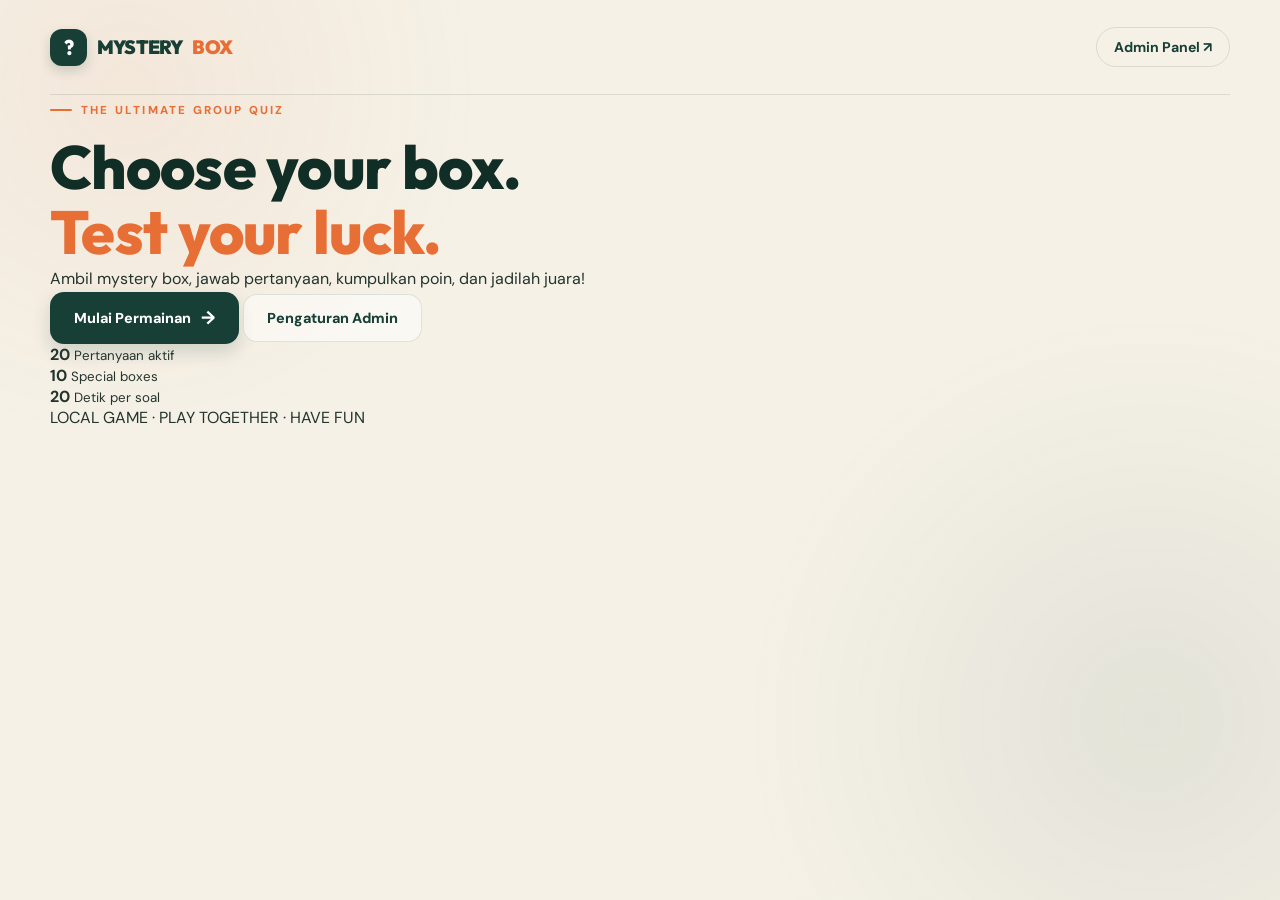
==== index.html @ 076dd751 "first commit" ====
<!DOCTYPE html>
<html lang="id">
<head>
    <meta charset="UTF-8">
    <meta name="viewport" content="width=device-width, initial-scale=1.0">
    <title>Mystery Box Challenge</title>

    <link rel="stylesheet" href="css/style.css">
</head>
<body>

    <main class="home-wrap">

        <nav class="topbar">
            <div class="brand">
                <span class="brand-mark">?</span>
                MYSTERY<span>BOX</span>
            </div>

            <a class="admin-link" href="admin.html">
                Admin Panel ↗
            </a>
        </nav>

        <section class="hero">

            <div class="eyebrow">
                THE ULTIMATE GROUP QUIZ
            </div>

            <h1>
                Choose your box.<br>
                <span>Test your luck.</span>
            </h1>

            <p>
                Ambil mystery box, jawab pertanyaan,
                kumpulkan poin, dan jadilah juara!
            </p>

            <div class="hero-actions">

                <a class="btn btn-primary" href="game.html">
                    Mulai Permainan <span>→</span>
                </a>

                <a class="btn btn-ghost" href="admin.html">
                    Pengaturan Admin
                </a>

            </div>

            <div class="mini-stats">

                <div>
                    <b>01</b>
                    <small>Pilih box</small>
                </div>

                <div>
                    <b>02</b>
                    <small>Jawab tantangan</small>
                </div>

                <div>
                    <b>03</b>
                    <small>Raih poin</small>
                </div>

            </div>

        </section>

        <footer>
            LOCAL GAME · PLAY TOGETHER · HAVE FUN
        </footer>

    </main>

    <script src="js/storage.js"></script>
    <script src="js/app.js"></script>

</body>
</html>
---- css/style.css ----
/* =========================================================
   MYSTERY BOX - GLOBAL DESIGN SYSTEM
   Theme: Adventure Mystery / Outdoor Edition
   ========================================================= */

/* GOOGLE FONT */
@import url('https://fonts.googleapis.com/css2?family=DM+Sans:wght@400;500;600;700;800&family=Outfit:wght@400;500;600;700;800;900&display=swap');


/* =========================================================
   1. COLOR VARIABLES
   ========================================================= */

:root {
    --forest: #183F35;
    --forest-dark: #102D26;
    --forest-light: #285B4D;

    --cream: #F5F1E7;
    --cream-dark: #EAE3D4;

    --orange: #E76F35;
    --orange-light: #F28A52;

    --red: #D92F36;

    --white: #FFFFFF;
    --black: #18211E;

    --text-main: #23342D;
    --text-muted: #7C8981;
    --text-light: #AAB5AD;

    --border: rgba(24, 63, 53, 0.12);

    --success: #36866B;
    --warning: #E6A33C;
    --danger: #D94B4B;

    --shadow-sm: 0 4px 15px rgba(19, 45, 36, 0.06);
    --shadow-md: 0 12px 35px rgba(19, 45, 36, 0.10);
    --shadow-lg: 0 25px 70px rgba(19, 45, 36, 0.16);

    --radius-sm: 10px;
    --radius-md: 18px;
    --radius-lg: 26px;
    --radius-xl: 34px;

    --transition: 0.25s ease;
}


/* =========================================================
   2. RESET
   ========================================================= */

* {
    margin: 0;
    padding: 0;
    box-sizing: border-box;
}

html {
    scroll-behavior: smooth;
}

body {
    min-height: 100vh;
    font-family: 'DM Sans', sans-serif;
    color: var(--text-main);
    background-color: var(--cream);
    overflow-x: hidden;
    position: relative;
}

body::before {
    content: "";
    position: fixed;
    inset: 0;
    z-index: -1;
    pointer-events: none;

    background-image:
        radial-gradient(
            circle at 10% 10%,
            rgba(231, 111, 53, 0.07),
            transparent 25%
        ),
        radial-gradient(
            circle at 90% 80%,
            rgba(24, 63, 53, 0.08),
            transparent 30%
        );
}

button,
input,
textarea,
select {
    font: inherit;
}

button,
a {
    -webkit-tap-highlight-color: transparent;
}

button {
    cursor: pointer;
}

a {
    color: inherit;
    text-decoration: none;
}

img {
    max-width: 100%;
    display: block;
}

::selection {
    color: var(--white);
    background: var(--forest-light);
}


/* =========================================================
   3. TYPOGRAPHY
   ========================================================= */

h1,
h2,
h3,
h4,
.brand {
    font-family: 'Outfit', sans-serif;
    letter-spacing: -0.7px;
}

h1 {
    font-size: clamp(2.2rem, 5vw, 3.8rem);
    line-height: 1.08;
    font-weight: 800;
    color: var(--forest-dark);
}

h2 {
    font-size: clamp(1.5rem, 3vw, 2rem);
    font-weight: 700;
}

h3 {
    font-size: 1.2rem;
    font-weight: 700;
}

p {
    line-height: 1.7;
}

h1 span,
h2 span {
    color: var(--orange);
}


/* =========================================================
   4. COMMON LAYOUT
   ========================================================= */

.home-wrap,
.game-wrap,
.admin-wrap {
    width: min(1180px, calc(100% - 48px));
    margin: 0 auto;
}

.hidden {
    display: none !important;
}

.eyebrow {
    display: inline-flex;
    align-items: center;
    gap: 9px;

    font-size: 0.72rem;
    font-weight: 800;
    letter-spacing: 2.2px;
    color: var(--orange);

    margin-bottom: 16px;
}

.eyebrow::before {
    content: "";
    width: 22px;
    height: 2px;
    background: var(--orange);
    border-radius: 5px;
}


/* =========================================================
   5. NAVIGATION BAR
   ========================================================= */

.topbar {
    display: flex;
    justify-content: space-between;
    align-items: center;

    padding: 27px 0;
    border-bottom: 1px solid var(--border);
}

.brand {
    display: inline-flex;
    align-items: center;
    gap: 10px;

    color: var(--forest);
    font-size: 1.2rem;
    font-weight: 900;
    letter-spacing: -0.8px;
}

.brand span:last-child {
    color: var(--orange);
}

.brand-mark {
    display: grid;
    place-items: center;

    width: 37px;
    height: 37px;

    color: var(--white);
    background: var(--forest);
    border-radius: 12px;

    font-family: 'Outfit', sans-serif;
    font-size: 1.3rem;
    font-weight: 800;

    box-shadow: 0 5px 12px rgba(24, 63, 53, 0.18);
}

.admin-link {
    color: var(--forest);
    font-size: 0.88rem;
    font-weight: 700;

    padding: 10px 17px;
    border: 1px solid var(--border);
    border-radius: 50px;

    transition: var(--transition);
}

.admin-link:hover {
    color: var(--white);
    background: var(--forest);
    border-color: var(--forest);
    transform: translateY(-2px);
}


/* =========================================================
   6. BUTTONS
   ========================================================= */

.btn {
    display: inline-flex;
    align-items: center;
    justify-content: center;
    gap: 10px;

    min-height: 48px;
    padding: 13px 23px;

    border: 1px solid transparent;
    border-radius: 14px;

    font-size: 0.9rem;
    font-weight: 800;

    transition:
        transform var(--transition),
        background var(--transition),
        box-shadow var(--transition),
        border-color var(--transition);

    cursor: pointer;
}

.btn:hover {
    transform: translateY(-3px);
}

.btn:active {
    transform: translateY(0) scale(0.98);
}

.btn-primary {
    color: var(--white);
    background: var(--forest);

    box-shadow: 0 8px 18px rgba(24, 63, 53, 0.17);
}

.btn-primary:hover {
    background: var(--forest-light);
    box-shadow: 0 12px 25px rgba(24, 63, 53, 0.22);
}

.btn-primary span {
    font-size: 1.15rem;
}

.btn-ghost {
    color: var(--forest);
    background: rgba(255, 255, 255, 0.5);
    border-color: var(--border);
}

.btn-ghost:hover {
    background: var(--white);
    border-color: rgba(24, 63, 53, 0.25);
}

.btn-block {
    width: 100%;
}


/* =========================================================
   7. FORM ELEMENTS
   ========================================================= */

.form-group {
    display: flex;
    flex-direction: column;
    gap: 9px;
    margin-bottom: 20px;
}

.form-group label {
    color: var(--forest-dark);
    font-size: 0.85rem;
    font-weight: 700;
}

input,
textarea,
select {
    width: 100%;
    min-height: 47px;

    padding: 12px 15px;

    color: var(--text-main);
    background: #FFFFFF;

    border: 1px solid rgba(24, 63, 53, 0.16);
    border-radius: 12px;

    outline: none;

    transition:
        border-color var(--transition),
        box-shadow var(--transition);
}

textarea {
    resize: vertical;
    min-height: 100px;
}

input::placeholder,
textarea::placeholder {
    color: #A6B0A9;
}

input:focus,
textarea:focus,
select:focus {
    border-color: var(--forest-light);
    box-shadow: 0 0 0 4px rgba(40, 91, 77, 0.09);
}

input[type="checkbox"] {
    width: 17px;
    min-height: 17px;
    accent-color: var(--forest);
}

input[type="number"] {
    appearance: textfield;
}


/* =========================================================
   8. CARDS
   ========================================================= */

.setup-card,
.admin-login-card,
.settings-card,
.admin-stat-card {
    background: rgba(255, 255, 255, 0.82);
    border: 1px solid rgba(24, 63, 53, 0.08);
    border-radius: var(--radius-lg);
    box-shadow: var(--shadow-sm);
}

.setup-card,
.admin-login-card {
    padding: 32px;
}

.settings-card {
    padding: 26px;
    margin-bottom: 22px;
}

.admin-stat-card {
    padding: 22px;
    transition: var(--transition);
}

.admin-stat-card:hover {
    transform: translateY(-4px);
    box-shadow: var(--shadow-md);
}


/* =========================================================
   9. TABLES
   ========================================================= */

.leaderboard-table,
.question-table {
    width: 100%;
    border-collapse: collapse;
    text-align: left;
}

.leaderboard-table th,
.question-table th {
    padding: 15px 17px;

    color: var(--text-muted);
    background: #F5F7F3;

    font-size: 0.72rem;
    font-weight: 800;
    letter-spacing: 1px;
    text-transform: uppercase;

    white-space: nowrap;
}

.leaderboard-table td,
.question-table td {
    padding: 16px 17px;
    border-bottom: 1px solid rgba(24, 63, 53, 0.08);

    font-size: 0.88rem;
}

.leaderboard-table tbody tr,
.question-table tbody tr {
    transition: background var(--transition);
}

.leaderboard-table tbody tr:hover,
.question-table tbody tr:hover {
    background: rgba(40, 91, 77, 0.045);
}

.leaderboard-table tbody tr:last-child td,
.question-table tbody tr:last-child td {
    border-bottom: none;
}


/* =========================================================
   10. MODAL
   ========================================================= */

.modal-overlay {
    position: fixed;
    inset: 0;
    z-index: 1000;

    display: flex;
    justify-content: center;
    align-items: center;

    padding: 20px;

    background: rgba(12, 29, 24, 0.72);
    backdrop-filter: blur(8px);

    animation: fadeIn 0.25s ease;
}

.modal-card {
    position: relative;

    width: min(540px, 100%);
    max-height: 90vh;
    overflow-y: auto;

    padding: 35px;

    background: var(--cream);
    border: 1px solid rgba(255, 255, 255, 0.5);
    border-radius: var(--radius-xl);

    box-shadow: var(--shadow-lg);

    animation: modalEnter 0.35s ease;
}

.modal-close {
    position: absolute;
    top: 16px;
    right: 18px;

    width: 35px;
    height: 35px;

    color: var(--text-muted);
    background: rgba(24, 63, 53, 0.07);

    border: none;
    border-radius: 50%;

    font-size: 1.5rem;
    line-height: 1;

    transition: var(--transition);
}

.modal-close:hover {
    color: var(--white);
    background: var(--red);
    transform: rotate(90deg);
}


/* =========================================================
   11. FEEDBACK / STATUS
   ========================================================= */

.error-message {
    color: var(--danger);
    font-size: 0.85rem;
    font-weight: 600;
}

.form-note {
    margin-top: 15px;
    color: var(--text-muted);
    font-size: 0.78rem;
    text-align: center;
}

.settings-feedback {
    margin-top: 15px;
    color: var(--success);
    font-size: 0.85rem;
    font-weight: 700;
}


/* =========================================================
   12. ANIMATIONS
   ========================================================= */

@keyframes fadeIn {
    from {
        opacity: 0;
    }

    to {
        opacity: 1;
    }
}

@keyframes modalEnter {
    from {
        opacity: 0;
        transform: translateY(20px) scale(0.97);
    }

    to {
        opacity: 1;
        transform: translateY(0) scale(1);
    }
}

@keyframes float {
    0%,
    100% {
        transform: translateY(0);
    }

    50% {
        transform: translateY(-8px);
    }
}

@keyframes pulse {
    0%,
    100% {
        opacity: 1;
    }

    50% {
        opacity: 0.55;
    }
}


/* =========================================================
   13. RESPONSIVE
   ========================================================= */

@media (max-width: 768px) {

    .home-wrap,
    .game-wrap,
    .admin-wrap {
        width: min(100% - 30px, 600px);
    }

    .topbar {
        padding: 19px 0;
    }

    .brand {
        font-size: 1rem;
    }

    .brand-mark {
        width: 33px;
        height: 33px;
    }

    .admin-link {
        padding: 9px 12px;
        font-size: 0.78rem;
    }

    .setup-card,
    .admin-login-card {
        padding: 24px 19px;
    }

    .modal-card {
        padding: 28px 20px;
        border-radius: 22px;
    }

    .leaderboard-table th,
    .question-table th,
    .leaderboard-table td,
    .question-table td {
        padding: 12px;
        font-size: 0.78rem;
    }

}

@media (max-width: 480px) {

    h1 {
        font-size: 2.15rem;
    }

    .eyebrow {
        font-size: 0.65rem;
    }

    .btn {
        width: 100%;
    }

}
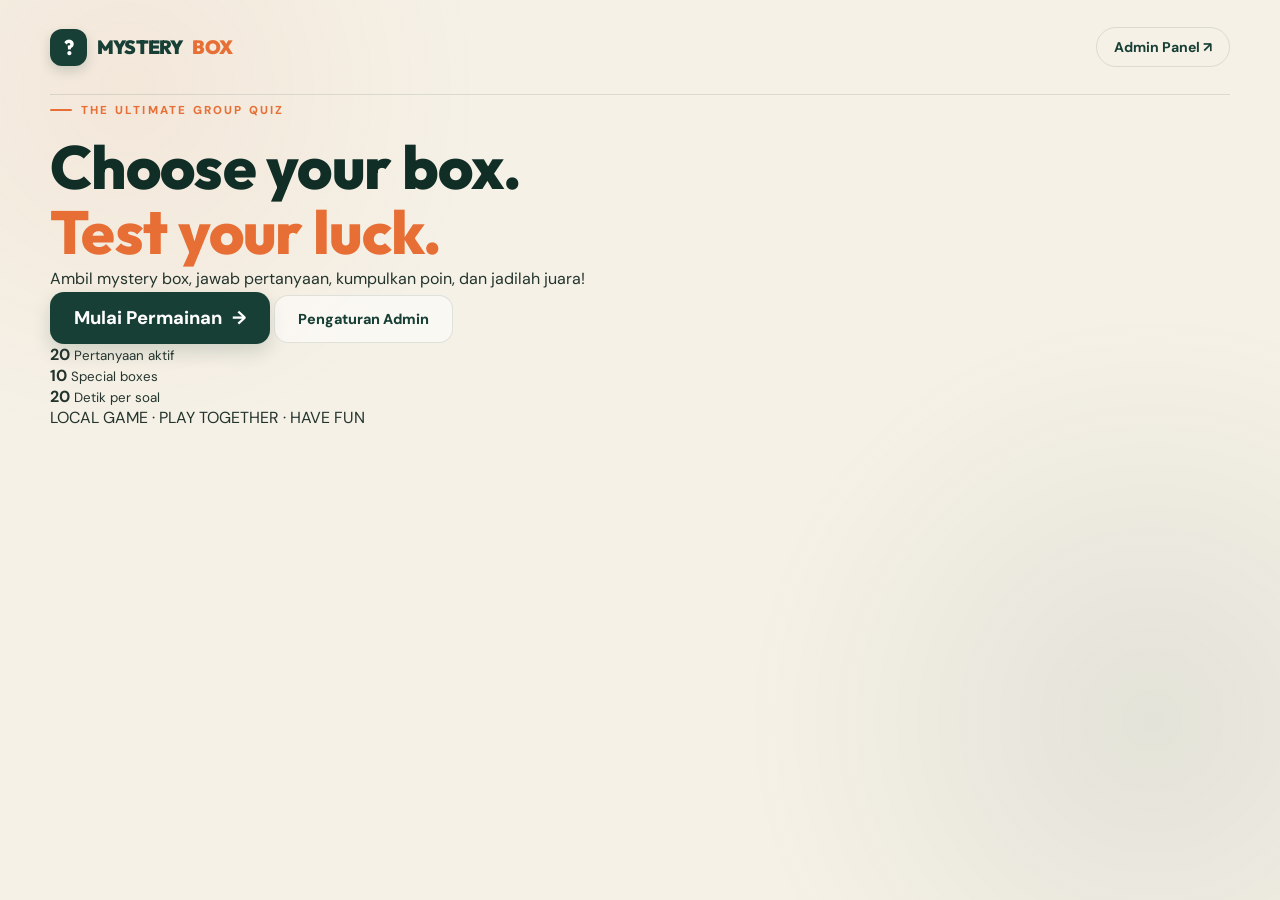
==== commit 45a79fc4: "Add resume game functionality and restart dialog - Implemented a section to resume the game if an un" ====
--- a/index.html
+++ b/index.html
@@ -41,7 +41,7 @@
             <div class="hero-actions">
 
                 <a class="btn btn-primary" href="game.html">
-                    Mulai Permainan <span>→</span>
+                    <span id="startGameLabel">Mulai Permainan</span> <span>→</span>
                 </a>
 
                 <a class="btn btn-ghost" href="admin.html">
@@ -81,4 +81,4 @@
     <script src="js/app.js"></script>
 
 </body>
-</html>+</html>
--- a/css/style.css
+++ b/css/style.css
@@ -503,10 +503,13 @@
 
     padding: 20px;
 
+    animation: fadeIn 0.25s ease;
+}
+
+.modal-overlay,
+.restart-dialog::backdrop {
     background: rgba(12, 29, 24, 0.72);
     backdrop-filter: blur(8px);
-
-    animation: fadeIn 0.25s ease;
 }
 
 .modal-card {
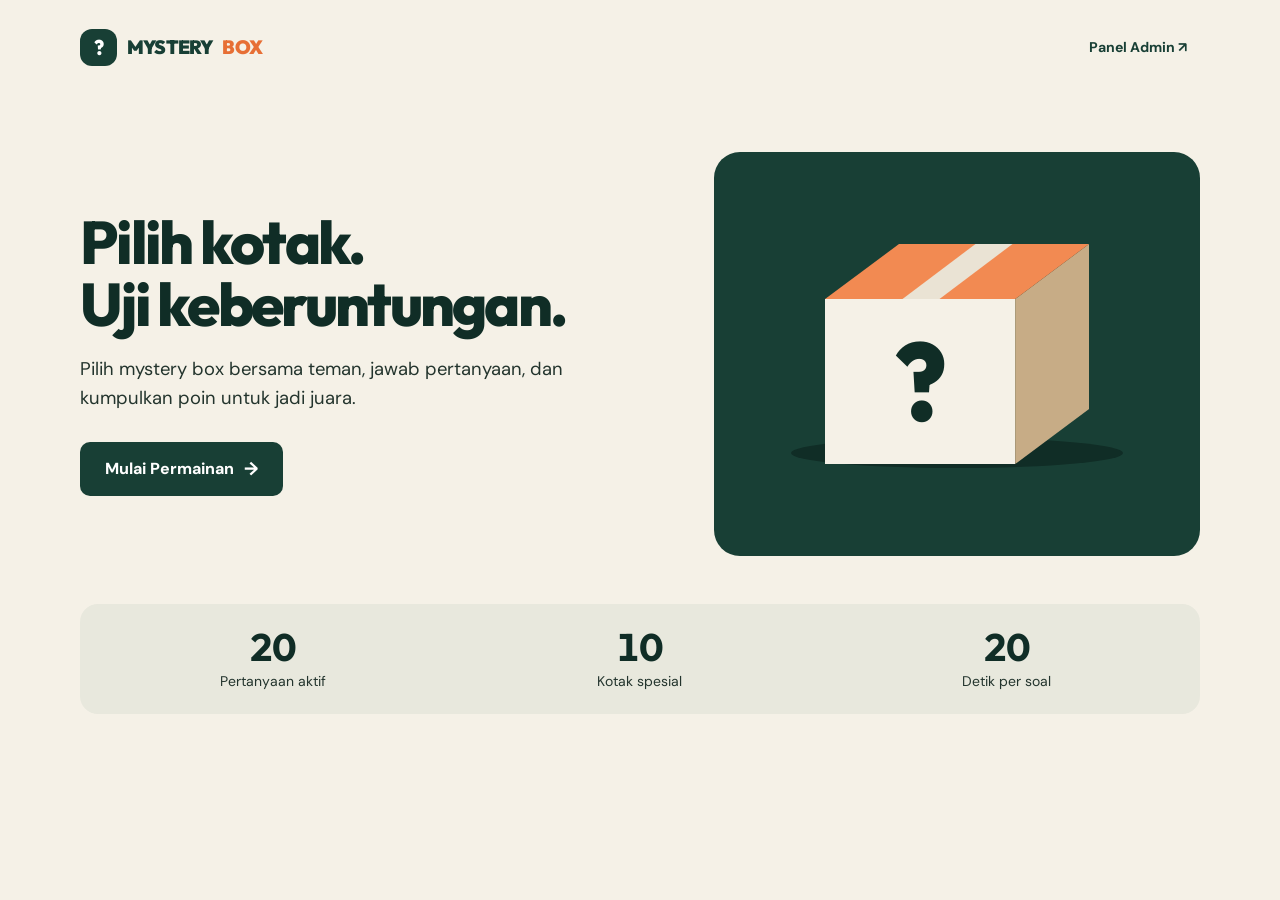
==== commit ad3c3372: "Refactor code structure for improved readability and maintainability" ====
--- a/index.html
+++ b/index.html
@@ -6,76 +6,61 @@
     <title>Mystery Box Challenge</title>
 
     <link rel="stylesheet" href="css/style.css">
+    <link rel="stylesheet" href="css/home.css">
 </head>
-<body>
+<body class="home-page">
 
-    <main class="home-wrap">
+    <div class="home-wrap">
 
-        <nav class="topbar">
+        <header class="topbar">
             <div class="brand">
-                <span class="brand-mark">?</span>
+                <span class="brand-mark" aria-hidden="true">?</span>
                 MYSTERY<span>BOX</span>
             </div>
 
             <a class="admin-link" href="admin.html">
-                Admin Panel ↗
+                Panel Admin <span aria-hidden="true">↗</span>
             </a>
-        </nav>
+        </header>
 
-        <section class="hero">
+        <main class="home-main">
+            <section class="home-hero" aria-labelledby="home-title">
+                <div class="home-intro">
+                    <h1 id="home-title">Pilih kotak.<br>Uji keberuntungan.</h1>
 
-            <div class="eyebrow">
-                THE ULTIMATE GROUP QUIZ
-            </div>
+                    <p>Pilih mystery box bersama teman, jawab pertanyaan, dan kumpulkan poin untuk jadi juara.</p>
 
-            <h1>
-                Choose your box.<br>
-                <span>Test your luck.</span>
-            </h1>
-
-            <p>
-                Ambil mystery box, jawab pertanyaan,
-                kumpulkan poin, dan jadilah juara!
-            </p>
-
-            <div class="hero-actions">
-
-                <a class="btn btn-primary" href="game.html">
-                    <span id="startGameLabel">Mulai Permainan</span> <span>→</span>
-                </a>
-
-                <a class="btn btn-ghost" href="admin.html">
-                    Pengaturan Admin
-                </a>
-
-            </div>
-
-            <div class="mini-stats">
-
-                <div>
-                    <b>01</b>
-                    <small>Pilih box</small>
+                    <a class="btn btn-primary" href="game.html">
+                        <span id="startGameLabel">Mulai Permainan</span> <span aria-hidden="true">→</span>
+                    </a>
                 </div>
 
+                <div class="home-art" aria-hidden="true">
+                    <div class="home-box">
+                        <div class="home-box-side"></div>
+                        <div class="home-box-front">?</div>
+                        <div class="home-box-top"></div>
+                    </div>
+                </div>
+            </section>
+
+            <dl class="mini-stats" aria-label="Pengaturan permainan">
                 <div>
-                    <b>02</b>
-                    <small>Jawab tantangan</small>
+                    <dt>Pertanyaan aktif</dt>
+                    <dd id="activeQuestionCount">—</dd>
                 </div>
+                <div>
+                    <dt>Kotak spesial</dt>
+                    <dd id="specialBoxCount">—</dd>
+                </div>
+                <div>
+                    <dt>Detik per soal</dt>
+                    <dd id="secondsPerQuestion">—</dd>
+                </div>
+            </dl>
+        </main>
 
-                <div>
-                    <b>03</b>
-                    <small>Raih poin</small>
-                </div>
-
-            </div>
-
-        </section>
-
-        <footer>
-            LOCAL GAME · PLAY TOGETHER · HAVE FUN
-        </footer>
-
-    </main>
+    </div>
 
     <script src="js/storage.js"></script>
     <script src="js/app.js"></script>
--- a/css/home.css
+++ b/css/home.css
@@ -0,0 +1,212 @@
+.home-page::before {
+    content: none;
+}
+
+.home-wrap {
+    width: min(1120px, calc(100% - 48px));
+}
+
+.home-wrap .topbar {
+    border-bottom: 0;
+    gap: 12px;
+}
+
+.home-wrap .brand-mark {
+    box-shadow: none;
+}
+
+.home-wrap .admin-link {
+    flex-shrink: 0;
+    border-color: transparent;
+    padding-inline: 12px;
+}
+
+.home-wrap .admin-link:hover {
+    background: var(--cream-dark);
+    color: var(--forest-dark);
+    transform: none;
+}
+
+.home-main {
+    padding-block: clamp(24px, 4.5vw, 64px) 48px;
+}
+
+.home-hero {
+    display: grid;
+    grid-template-columns: minmax(0, 1.2fr) minmax(0, 1fr);
+    align-items: center;
+    gap: clamp(28px, 4vw, 56px);
+}
+
+.home-intro h1 {
+    font-size: clamp(2.45rem, 4.7vw, 4.25rem);
+    line-height: 1.02;
+    letter-spacing: -0.045em;
+}
+
+.home-intro p {
+    max-width: 39ch;
+    margin-top: 20px;
+    font-size: clamp(1rem, 1.55vw, 1.15rem);
+    line-height: 1.6;
+}
+
+.home-intro .btn {
+    min-height: 54px;
+    margin-top: 28px;
+    padding-inline: 24px;
+    border-radius: var(--radius-sm);
+    box-shadow: none;
+}
+
+.home-intro #startGameLabel {
+    font-size: 1rem;
+}
+
+.home-wrap a:focus-visible {
+    outline: 2px solid var(--forest);
+    outline-offset: 4px;
+}
+
+.home-art {
+    display: grid;
+    place-items: center;
+    min-width: 0;
+    aspect-ratio: 6 / 5;
+    background: var(--forest);
+    border-radius: var(--radius-lg);
+}
+
+.home-box {
+    position: relative;
+    width: 57%;
+    max-width: 264px;
+    aspect-ratio: 6 / 5;
+    isolation: isolate;
+}
+
+.home-box::before {
+    content: "";
+    position: absolute;
+    z-index: -1;
+    inset: 88% -13% -2% -13%;
+    border-radius: 50%;
+    background: var(--forest-dark);
+}
+
+.home-box-front {
+    position: absolute;
+    inset: 25% 28% 0 0;
+    display: grid;
+    place-items: center;
+    background: var(--cream);
+    color: var(--forest-dark);
+    font: 800 clamp(3.5rem, 8.4vw, 7rem) / 1 'Outfit', sans-serif;
+}
+
+.home-box-side {
+    position: absolute;
+    inset: 0 0 0 72%;
+    clip-path: polygon(0 25%, 100% 0, 100% 75%, 0 100%);
+    background: #C7AC86;
+}
+
+.home-box-top {
+    position: absolute;
+    inset: 0 0 75% 0;
+    clip-path: polygon(28% 0, 100% 0, 72% 100%, 0 100%);
+    background: var(--orange-light);
+}
+
+.home-box-top::after {
+    content: "";
+    position: absolute;
+    inset: 0 43%;
+    transform: skewX(-53deg);
+    background: var(--cream-dark);
+}
+
+.mini-stats {
+    display: grid;
+    grid-template-columns: repeat(3, minmax(0, 1fr));
+    gap: 12px;
+    margin-top: clamp(24px, 4vw, 48px);
+    padding: 24px 16px;
+    border-radius: var(--radius-md);
+    background: #E8E8DD;
+    text-align: center;
+}
+
+.mini-stats > div {
+    display: flex;
+    flex-direction: column-reverse;
+    justify-content: flex-end;
+    gap: 5px;
+}
+
+.mini-stats dt {
+    font-size: 0.875rem;
+    line-height: 1.3;
+}
+
+.mini-stats dd {
+    color: var(--forest-dark);
+    font: 700 clamp(1.65rem, 3.5vw, 2.4rem) / 1 'Outfit', sans-serif;
+    font-variant-numeric: tabular-nums;
+}
+
+@media (max-width: 768px) {
+    .home-wrap {
+        width: min(600px, calc(100% - 36px));
+    }
+
+    .home-hero {
+        grid-template-columns: 1fr;
+    }
+
+    .home-art {
+        aspect-ratio: 2 / 1;
+    }
+
+    .home-box {
+        width: min(45%, 180px);
+    }
+
+    .home-box-front {
+        font-size: clamp(3rem, 15vw, 4.5rem);
+    }
+}
+
+@media (max-width: 480px) {
+    .home-intro h1 {
+        font-size: clamp(2rem, 10vw, 2.45rem);
+    }
+
+    .home-intro p {
+        margin-top: 14px;
+    }
+
+    .home-intro .btn {
+        margin-top: 20px;
+    }
+
+    .mini-stats {
+        padding: 16px 10px;
+        gap: 8px;
+    }
+
+    .mini-stats dt {
+        font-size: 0.78rem;
+    }
+}
+
+@media (prefers-reduced-motion: reduce) {
+    .home-wrap a {
+        transition: none;
+    }
+
+    .home-wrap .btn:hover,
+    .home-wrap .btn:active {
+        transform: none;
+    }
+}
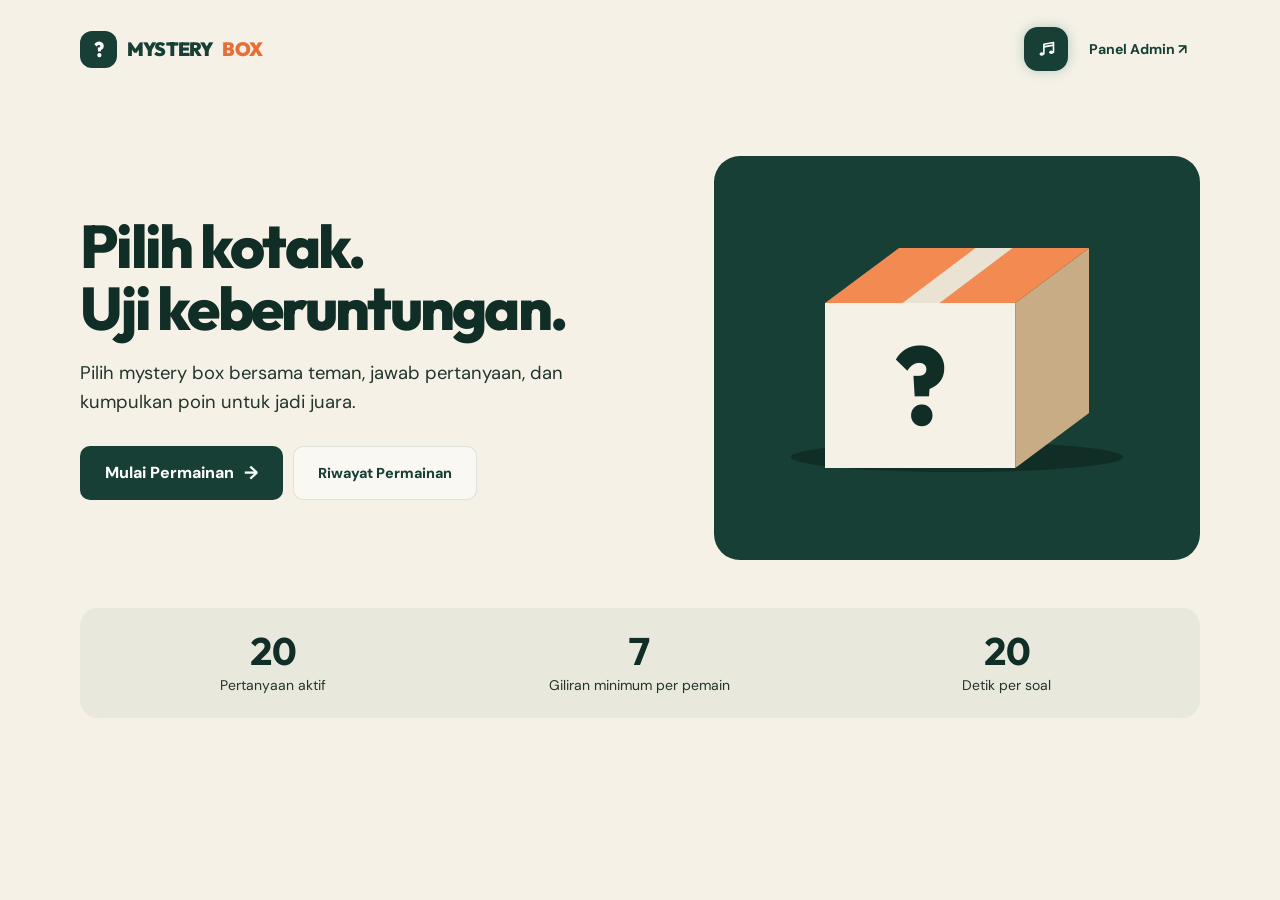
==== commit d42d59a7: "Add game effects and music management functionality - Implemented audio cues for various game events" ====
--- a/index.html
+++ b/index.html
@@ -18,9 +18,20 @@
                 MYSTERY<span>BOX</span>
             </div>
 
-            <a class="admin-link" href="admin.html">
-                Panel Admin <span aria-hidden="true">↗</span>
-            </a>
+            <div class="site-nav-actions">
+                <button type="button" class="site-icon-control site-sound-toggle" id="gameMusicToggle"
+                    aria-label="Suara situs" aria-pressed="true" title="Matikan suara">
+                    <svg viewBox="0 0 24 24" aria-hidden="true" fill="none" stroke="currentColor" stroke-width="1.8" stroke-linecap="round" stroke-linejoin="round">
+                        <path d="M9 17V6l11-2v11M9 9l11-2"/>
+                        <ellipse cx="6.5" cy="17" rx="2.5" ry="2" fill="currentColor" stroke="none"/>
+                        <ellipse cx="17.5" cy="15" rx="2.5" ry="2" fill="currentColor" stroke="none"/>
+                        <path class="sound-off-slash" d="m3 3 18 18"/>
+                    </svg>
+                </button>
+                <a class="admin-link" href="admin.html">
+                    Panel Admin <span aria-hidden="true">↗</span>
+                </a>
+            </div>
         </header>
 
         <main class="home-main">
@@ -30,9 +41,12 @@
 
                     <p>Pilih mystery box bersama teman, jawab pertanyaan, dan kumpulkan poin untuk jadi juara.</p>
 
-                    <a class="btn btn-primary" href="game.html">
-                        <span id="startGameLabel">Mulai Permainan</span> <span aria-hidden="true">→</span>
-                    </a>
+                    <div class="home-actions">
+                        <a class="btn btn-primary" href="game.html">
+                            <span id="startGameLabel">Mulai Permainan</span> <span aria-hidden="true">→</span>
+                        </a>
+                        <a class="btn btn-ghost" href="game.html?view=history">Riwayat Permainan</a>
+                    </div>
                 </div>
 
                 <div class="home-art" aria-hidden="true">
@@ -50,8 +64,8 @@
                     <dd id="activeQuestionCount">—</dd>
                 </div>
                 <div>
-                    <dt>Kotak spesial</dt>
-                    <dd id="specialBoxCount">—</dd>
+                    <dt>Giliran minimum per pemain</dt>
+                    <dd id="minimumTurns">—</dd>
                 </div>
                 <div>
                     <dt>Detik per soal</dt>
@@ -62,7 +76,9 @@
 
     </div>
 
+    <audio id="gameMusic" src="assets/menu-background.wav" preload="none" loop></audio>
     <script src="js/storage.js"></script>
+    <script src="js/game-effects.js"></script>
     <script src="js/app.js"></script>
 
 </body>
--- a/css/style.css
+++ b/css/style.css
@@ -268,6 +268,67 @@
     transform: translateY(-2px);
 }
 
+.site-nav-actions {
+    display: flex;
+    flex-wrap: wrap;
+    justify-content: flex-end;
+    align-items: center;
+    gap: 8px;
+}
+
+.site-icon-control {
+    display: inline-grid;
+    place-items: center;
+    flex: 0 0 44px;
+    width: 44px;
+    height: 44px;
+    padding: 0;
+    border: 1px solid var(--border);
+    border-radius: 14px;
+    background: rgba(255, 255, 255, 0.45);
+    color: var(--forest);
+    transition: background var(--transition), box-shadow var(--transition);
+}
+
+.site-icon-control svg {
+    width: 21px;
+    height: 21px;
+}
+
+.site-icon-control:hover {
+    background: var(--cream-dark);
+}
+
+.site-icon-control:focus-visible {
+    outline: 2px solid var(--forest);
+    outline-offset: 3px;
+}
+
+.site-sound-toggle[aria-pressed="true"] {
+    background: var(--forest);
+    color: var(--white);
+    box-shadow: 0 0 12px rgba(54, 134, 107, 0.34);
+}
+
+.site-sound-toggle[aria-pressed="true"]:hover {
+    background: var(--forest-light);
+}
+
+.site-sound-toggle[aria-pressed="true"] .sound-off-slash {
+    display: none;
+}
+
+.site-sound-toggle[aria-pressed="false"] {
+    color: #626A65;
+}
+
+@media (max-width: 480px) {
+    .topbar:has(.site-nav-actions) {
+        flex-wrap: wrap;
+        gap: 8px;
+    }
+}
+
 
 /* =========================================================
    6. BUTTONS
@@ -507,7 +568,7 @@
 }
 
 .modal-overlay,
-.restart-dialog::backdrop {
+.game-dialog::backdrop {
     background: rgba(12, 29, 24, 0.72);
     backdrop-filter: blur(8px);
 }
--- a/css/home.css
+++ b/css/home.css
@@ -51,9 +51,15 @@
     line-height: 1.6;
 }
 
+.home-actions {
+    display: flex;
+    flex-wrap: wrap;
+    gap: 10px;
+    margin-top: 28px;
+}
+
 .home-intro .btn {
     min-height: 54px;
-    margin-top: 28px;
     padding-inline: 24px;
     border-radius: var(--radius-sm);
     box-shadow: none;
@@ -186,7 +192,7 @@
         margin-top: 14px;
     }
 
-    .home-intro .btn {
+    .home-actions {
         margin-top: 20px;
     }
 
